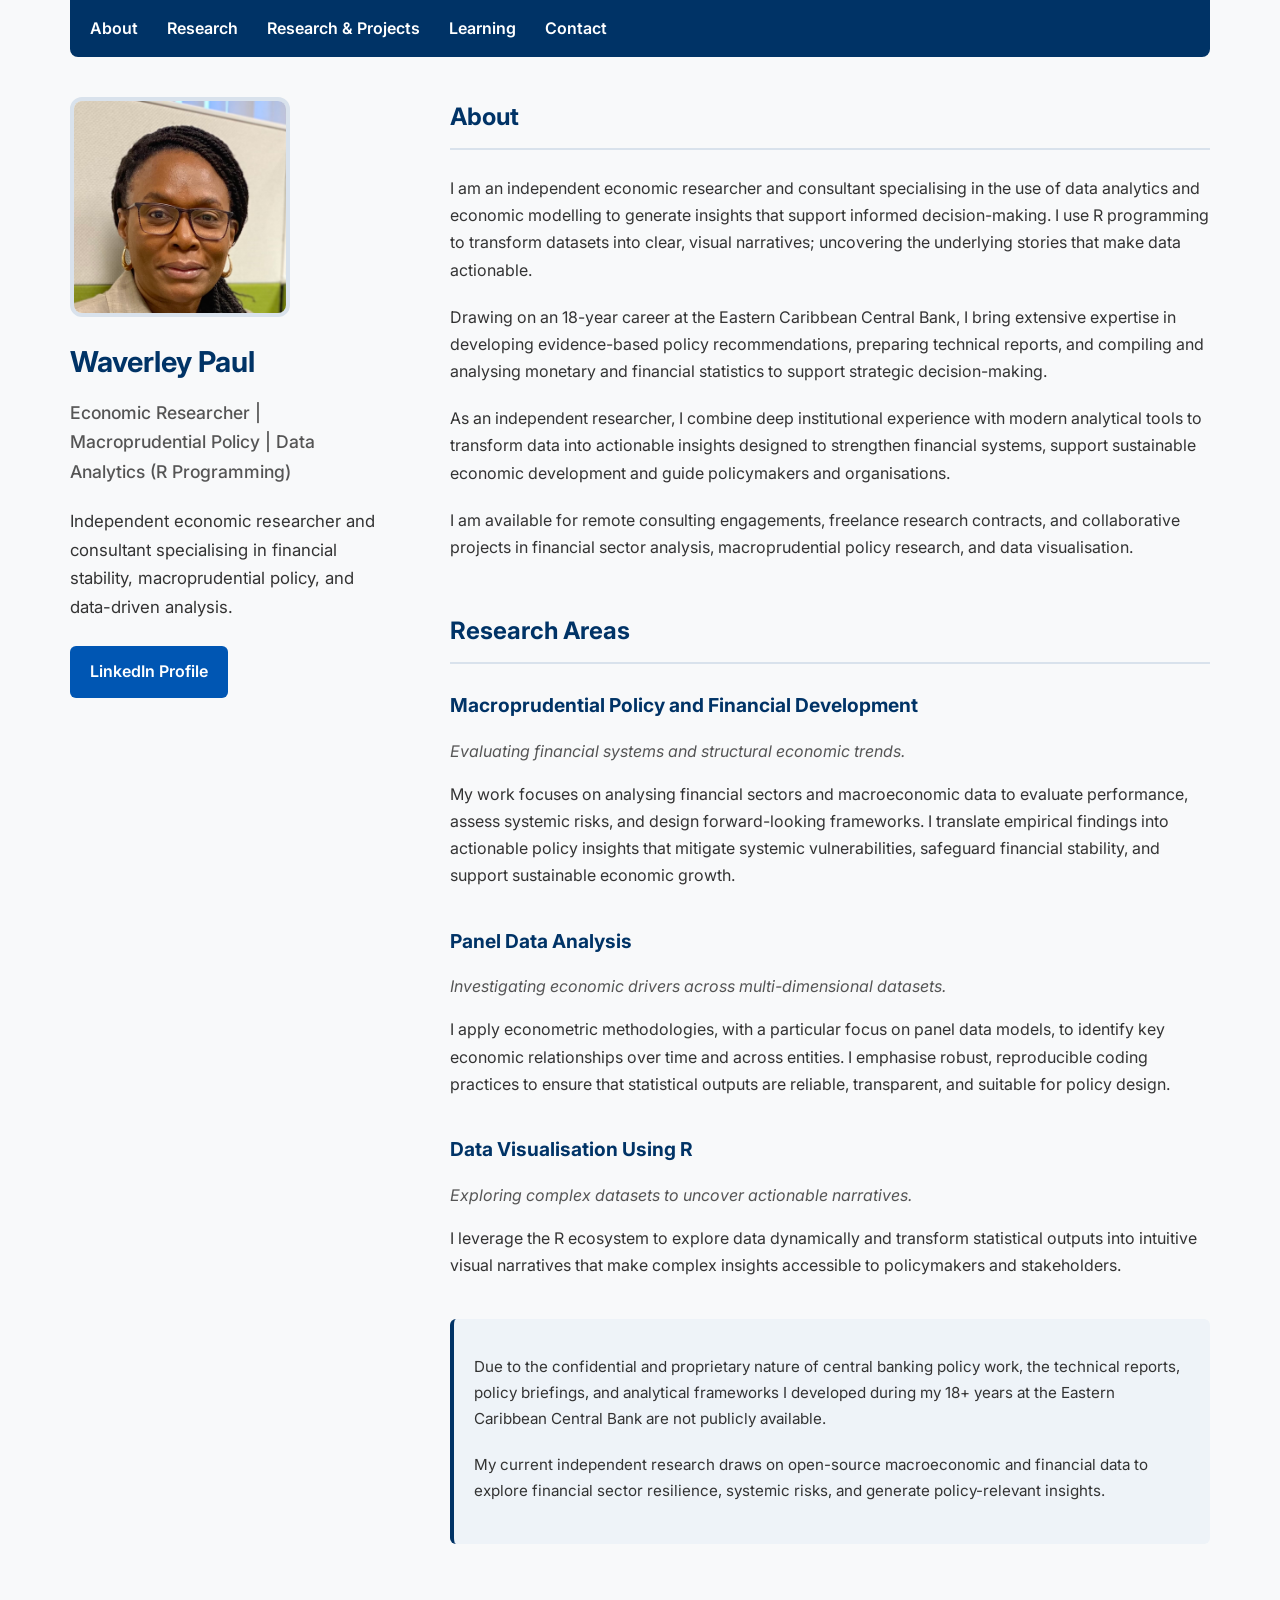
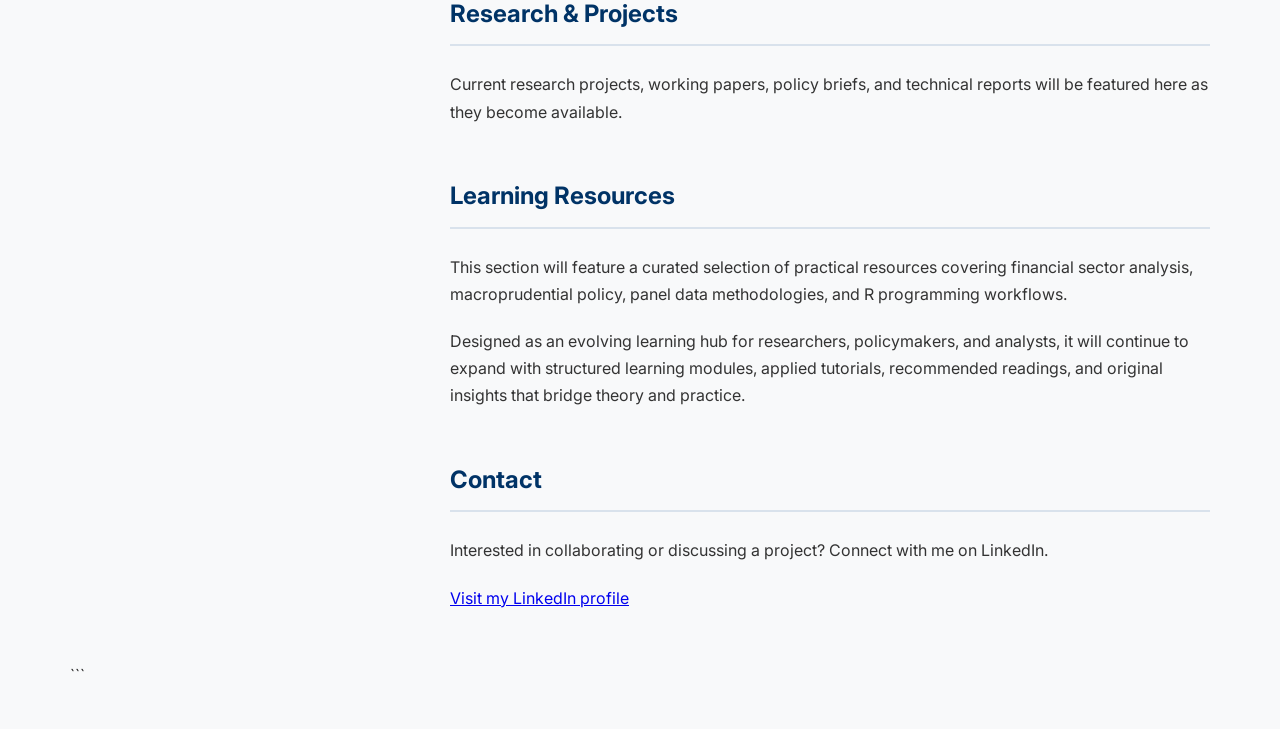
==== index.html @ 69c7d944 "Initial website files" ====
<!DOCTYPE html>
<html lang="en">
<head>
  <meta charset="UTF-8">
  <meta name="viewport" content="width=device-width, initial-scale=1.0">
  <title>Waverley Paul | Economic Researcher</title>

  <link rel="preconnect" href="https://fonts.googleapis.com">
  <link rel="preconnect" href="https://fonts.gstatic.com" crossorigin>
  <link href="https://fonts.googleapis.com/css2?family=Inter:wght@300;400;500;600;700&display=swap" rel="stylesheet">

  <style>
    * {
      box-sizing: border-box;
    }

    body {
      font-family: 'Inter', sans-serif;
      background-color: #f8f9fa;
      color: #333333;
      max-width: 1200px;
      margin: 0 auto;
      padding: 0 30px 40px;
      line-height: 1.7;
    }

    nav {
      background-color: #003366;
      padding: 15px 20px;
      margin-bottom: 40px;
      border-radius: 0 0 8px 8px;
    }

    nav a {
      color: white;
      text-decoration: none;
      margin-right: 25px;
      font-weight: 600;
    }

    nav a:hover {
      text-decoration: underline;
    }

    .layout {
      display: grid;
      grid-template-columns: 320px 1fr;
      gap: 60px;
      align-items: start;
    }

    .sidebar {
      position: sticky;
      top: 20px;
    }

    .content {
      min-width: 0;
    }

    .profile-photo {
      width: 220px;
      height: 220px;
      object-fit: cover;
      border-radius: 12px;
      border: 4px solid #d9e2ec;
      margin-bottom: 20px;
    }

    h1 {
      color: #003366;
      font-size: 1.8rem;
      margin: 0 0 10px;
      line-height: 1.2;
    }

    h2 {
      color: #003366;
      border-bottom: 2px solid #d9e2ec;
      padding-bottom: 10px;
      margin-top: 0;
      margin-bottom: 25px;
    }

    .subtitle {
      color: #555;
      font-size: 1.1rem;
      font-weight: 500;
      margin-bottom: 20px;
    }

    .intro {
      font-size: 1.05rem;
      margin-bottom: 25px;
    }

    .button {
      display: inline-block;
      background-color: #0056b3;
      color: white;
      padding: 12px 20px;
      text-decoration: none;
      border-radius: 6px;
      font-weight: 600;
    }

    .button:hover {
      background-color: #003d80;
    }

    section {
      margin-bottom: 50px;
    }

    p {
      margin-bottom: 20px;
    }

    ul {
      padding-left: 20px;
      margin: 0;
    }

    li {
      margin-bottom: 15px;
    }

    @media (max-width: 768px) {
      body {
        padding: 0 20px 30px;
      }

      .layout {
        grid-template-columns: 1fr;
        gap: 30px;
      }

      .sidebar {
        position: static;
      }

      .profile-photo {
        width: 180px;
        height: 180px;
      }

      h1 {
        font-size: 2.2rem;
      }

      nav a {
        display: inline-block;
        margin-bottom: 10px;
      }
    }
    .research-item {
  margin-bottom: 35px;
}

.research-item h3 {
  color: #003366;
  font-size: 1.2rem;
  margin-bottom: 8px;
}

.research-tagline {
  font-style: italic;
  color: #555;
  margin-bottom: 12px;
}

.research-note {
  margin-top: 40px;
  padding: 20px;
  background-color: #eef3f8;
  border-left: 4px solid #003366;
  border-radius: 6px;
  font-size: 0.95rem;
}
  </style>
</head>

<body>

  <nav>
    <a href="#about">About</a>
    <a href="#research">Research</a>
    <a href="#projects">Research &amp; Projects</a>
    <a href="#learning">Learning</a>
    <a href="#contact">Contact</a>
  </nav>

  <div class="layout">

    <aside class="sidebar">

      <img src="profile.jpg"
           alt="Waverley Paul"
           class="profile-photo">

      <h1>Waverley Paul</h1>

      <p class="subtitle">
        Economic Researcher | Macroprudential Policy | Data Analytics (R Programming)
      </p>

      <p class="intro">
        Independent economic researcher and consultant specialising in financial stability, macroprudential policy, and data-driven analysis.
      </p>

      <a class="button"
         href="https://www.linkedin.com/in/waverley-p-ab8663199/"
         target="_blank"
         rel="noopener noreferrer">
        LinkedIn Profile
      </a>

    </aside>

    <main class="content">

      <section id="about">
        <h2>About</h2>

        <p>
          I am an independent economic researcher and consultant specialising in the use of data analytics and economic modelling to generate insights that support informed decision-making. I use R programming to transform datasets into clear, visual narratives; uncovering the underlying stories that make data actionable. 
        </p>

        <p>
          Drawing on an 18-year career at the Eastern Caribbean Central Bank, I bring extensive expertise in developing evidence-based policy recommendations, preparing technical reports, and compiling and analysing monetary and financial statistics to support strategic decision-making. 
        </p>

        <p>
          As an independent researcher, I combine deep institutional experience with modern analytical tools to transform data into actionable insights designed to strengthen financial systems, support sustainable economic development and guide policymakers and organisations.
        </p>

        <p>
          I am available for remote consulting engagements, freelance research contracts, and collaborative projects in financial sector analysis, macroprudential policy research, and data visualisation.
        </p>
      </section>

      <section id="research">
        <section id="research">

  <h2>Research Areas</h2>

  <div class="research-item">
    <h3>Macroprudential Policy and Financial Development</h3>

    <p class="research-tagline">
      Evaluating financial systems and structural economic trends.
    </p>

    <p>
      My work focuses on analysing financial sectors and macroeconomic data to evaluate performance, assess systemic risks, and design forward-looking frameworks. I translate empirical findings into actionable policy insights that mitigate systemic vulnerabilities, safeguard financial stability, and support sustainable economic growth.
    </p>
  </div>

  <div class="research-item">
    <h3>Panel Data Analysis</h3>

    <p class="research-tagline">
      Investigating economic drivers across multi-dimensional datasets.
    </p>

    <p>
      I apply econometric methodologies, with a particular focus on panel data models, to identify key economic relationships over time and across entities. I emphasise robust, reproducible coding practices to ensure that statistical outputs are reliable, transparent, and suitable for policy design.
    </p>
  </div>

  <div class="research-item">
    <h3>Data Visualisation Using R</h3>

    <p class="research-tagline">
      Exploring complex datasets to uncover actionable narratives.
    </p>

    <p>
      I leverage the R ecosystem to explore data dynamically and transform statistical outputs into intuitive visual narratives that make complex insights accessible to policymakers and stakeholders.
    </p>
  </div>

  <div class="research-note">
    <p>
      Due to the confidential and proprietary nature of central banking policy work, the technical reports, policy briefings, and analytical frameworks I developed during my 18+ years at the Eastern Caribbean Central Bank are not publicly available.
    </p>

    <p>
      My current independent research draws on open-source macroeconomic and financial data to explore financial sector resilience, systemic risks, and generate policy-relevant insights.
    </p>
  </div>

</section>
      </section>

      <section id="projects">
        <h2>Research &amp; Projects</h2>

        <p>
          Current research projects, working papers, policy briefs, and technical reports will be featured here as they become available.
        </p>
      </section>

      <section id="learning">
        <h2>Learning Resources</h2>

        <p>
       This section will feature a curated selection of practical resources covering financial sector analysis, macroprudential policy, panel data methodologies, and R programming workflows.
       </p>

        <p>
       Designed as an evolving learning hub for researchers, policymakers, and analysts, it will continue to expand with structured learning modules, applied tutorials, recommended readings, and original insights that bridge theory and practice.
       </p>
      </section>

      <section id="contact">
        <h2>Contact</h2>

        <p>
          Interested in collaborating or discussing a project? Connect with me on LinkedIn.
        </p>

        <p>
          <a href="https://www.linkedin.com/in/waverley-p-ab8663199/"
             target="_blank"
             rel="noopener noreferrer">
            Visit my LinkedIn profile
          </a>
        </p>
      </section>

    </main>

  </div>

</body>
</html>
```
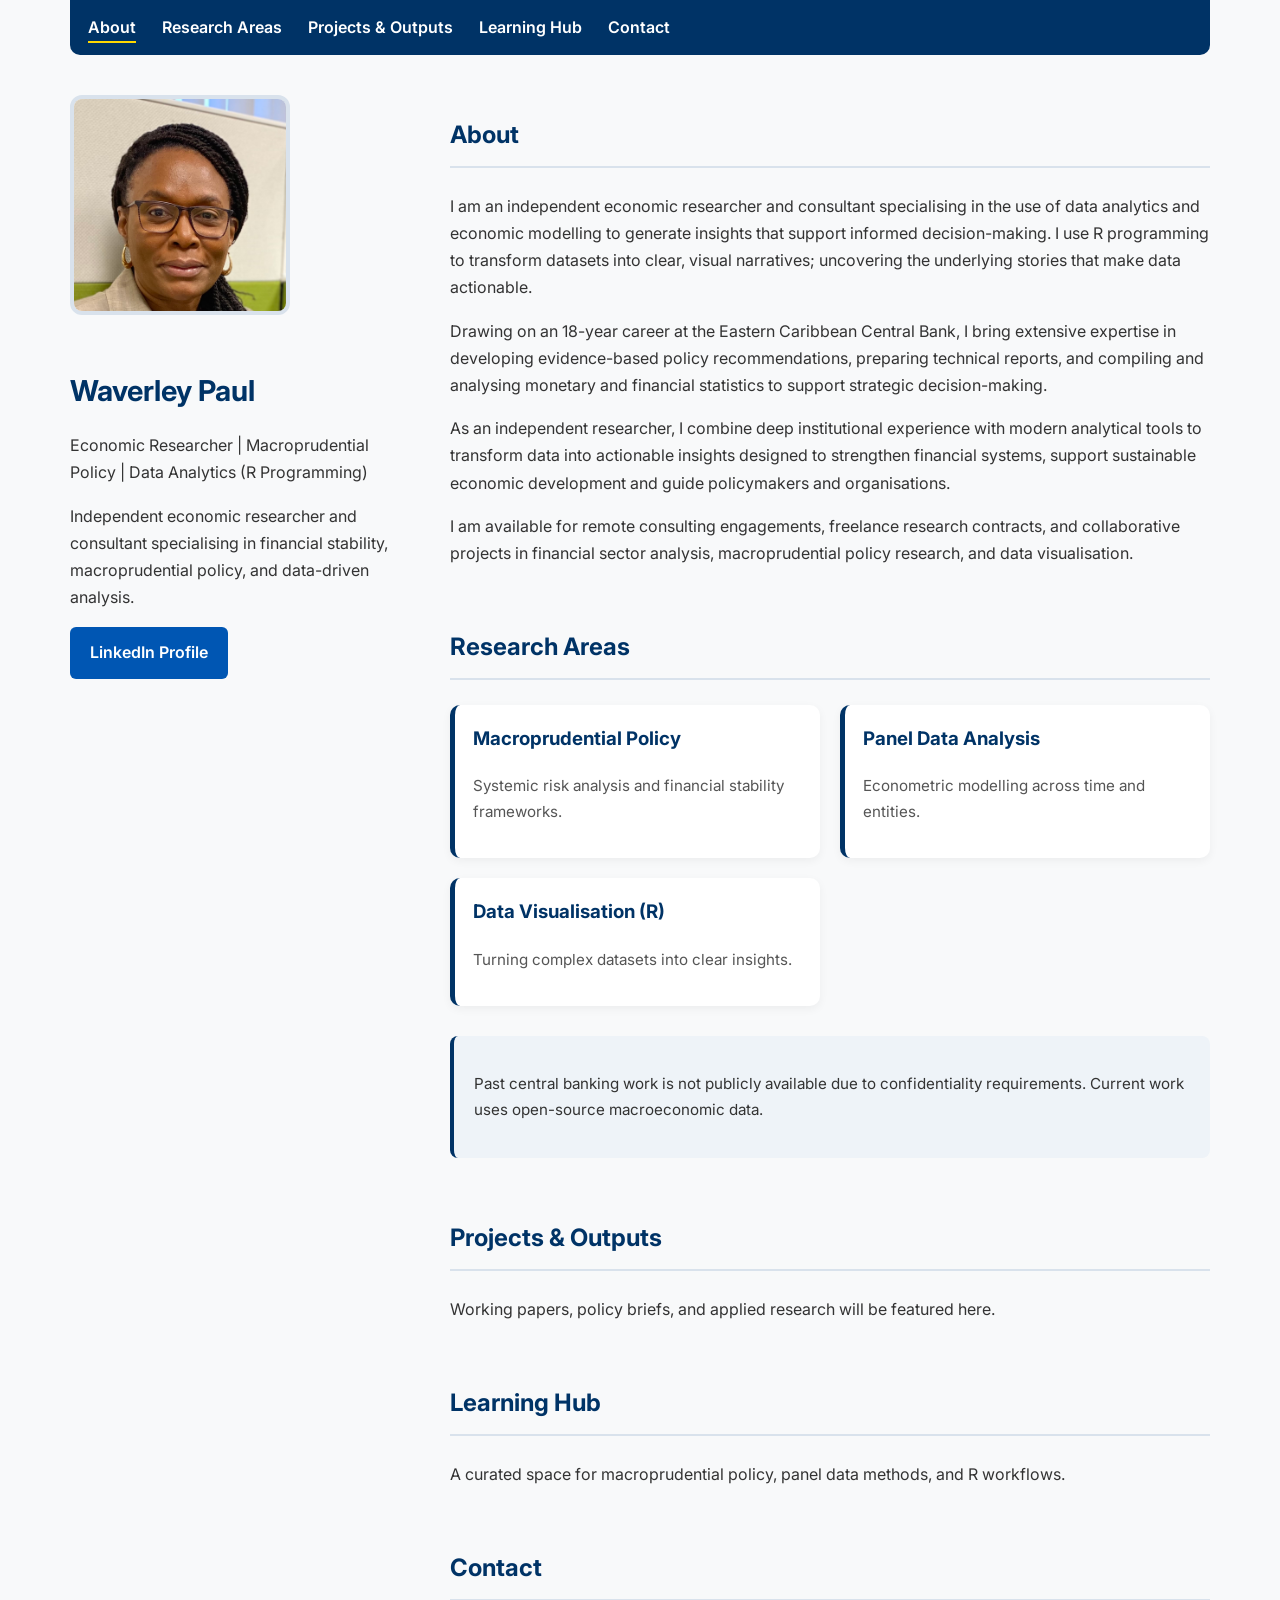
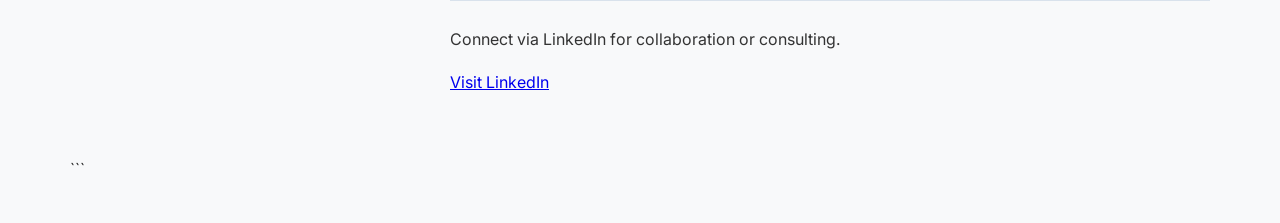
==== commit d323d4bb: "Update About section and content" ====
--- a/index.html
+++ b/index.html
@@ -18,31 +18,42 @@
     body {
       font-family: 'Inter', sans-serif;
       background-color: #f8f9fa;
-      color: #333333;
+      color: #333;
       max-width: 1200px;
       margin: 0 auto;
       padding: 0 30px 40px;
       line-height: 1.7;
     }
 
+    /* NAVIGATION */
     nav {
-      background-color: #003366;
-      padding: 15px 20px;
+      position: sticky;
+      top: 0;
+      z-index: 1000;
+      background: #003366;
+      padding: 14px 18px;
       margin-bottom: 40px;
-      border-radius: 0 0 8px 8px;
+      border-radius: 0 0 10px 10px;
     }
 
     nav a {
       color: white;
       text-decoration: none;
-      margin-right: 25px;
+      margin-right: 22px;
       font-weight: 600;
+      padding-bottom: 4px;
+      transition: all 0.2s ease;
     }
 
     nav a:hover {
-      text-decoration: underline;
-    }
-
+      border-bottom: 2px solid white;
+    }
+
+    nav a.active {
+      border-bottom: 2px solid #ffd700;
+    }
+
+    /* LAYOUT */
     .layout {
       display: grid;
       grid-template-columns: 320px 1fr;
@@ -59,6 +70,7 @@
       min-width: 0;
     }
 
+    /* PROFILE */
     .profile-photo {
       width: 220px;
       height: 220px;
@@ -71,65 +83,80 @@
     h1 {
       color: #003366;
       font-size: 1.8rem;
-      margin: 0 0 10px;
-      line-height: 1.2;
+      margin-bottom: 10px;
     }
 
     h2 {
       color: #003366;
       border-bottom: 2px solid #d9e2ec;
       padding-bottom: 10px;
-      margin-top: 0;
       margin-bottom: 25px;
     }
 
-    .subtitle {
-      color: #555;
-      font-size: 1.1rem;
-      font-weight: 500;
-      margin-bottom: 20px;
-    }
-
-    .intro {
-      font-size: 1.05rem;
-      margin-bottom: 25px;
-    }
-
+    section {
+      margin-bottom: 60px;
+    }
+
+    /* BUTTON */
     .button {
       display: inline-block;
-      background-color: #0056b3;
+      background: #0056b3;
       color: white;
       padding: 12px 20px;
+      border-radius: 6px;
       text-decoration: none;
-      border-radius: 6px;
       font-weight: 600;
     }
 
     .button:hover {
-      background-color: #003d80;
-    }
-
-    section {
-      margin-bottom: 50px;
-    }
-
-    p {
-      margin-bottom: 20px;
-    }
-
-    ul {
-      padding-left: 20px;
-      margin: 0;
-    }
-
-    li {
-      margin-bottom: 15px;
-    }
-
+      background: #003d80;
+    }
+
+    /* RESEARCH CARDS */
+    .research-grid {
+      display: grid;
+      grid-template-columns: repeat(auto-fit, minmax(260px, 1fr));
+      gap: 20px;
+    }
+
+    .research-card {
+      background: white;
+      border-radius: 10px;
+      padding: 18px;
+      border-left: 5px solid #003366;
+      box-shadow: 0 3px 10px rgba(0,0,0,0.05);
+      cursor: pointer;
+      transition: transform 0.2s ease, box-shadow 0.2s ease;
+    }
+
+    .research-card:hover {
+      transform: translateY(-5px);
+      box-shadow: 0 6px 16px rgba(0,0,0,0.12);
+    }
+
+    .research-card h3 {
+      margin-top: 0;
+      color: #003366;
+    }
+
+    .research-card p {
+      color: #555;
+      font-size: 0.95rem;
+    }
+
+    /* NOTE BOX */
+    .research-note {
+      margin-top: 30px;
+      padding: 20px;
+      background: #eef3f8;
+      border-left: 4px solid #003366;
+      border-radius: 8px;
+      font-size: 0.95rem;
+    }
+
+    /* RESPONSIVE */
     @media (max-width: 768px) {
-      body {
-        padding: 0 20px 30px;
-      }
+      body { padding: 0 20px 30px; }
 
       .layout {
         grid-template-columns: 1fr;
@@ -139,201 +166,145 @@
       .sidebar {
         position: static;
       }
-
-      .profile-photo {
-        width: 180px;
-        height: 180px;
-      }
-
-      h1 {
-        font-size: 2.2rem;
-      }
-
-      nav a {
-        display: inline-block;
-        margin-bottom: 10px;
-      }
-    }
-    .research-item {
-  margin-bottom: 35px;
-}
-
-.research-item h3 {
-  color: #003366;
-  font-size: 1.2rem;
-  margin-bottom: 8px;
-}
-
-.research-tagline {
-  font-style: italic;
-  color: #555;
-  margin-bottom: 12px;
-}
-
-.research-note {
-  margin-top: 40px;
-  padding: 20px;
-  background-color: #eef3f8;
-  border-left: 4px solid #003366;
-  border-radius: 6px;
-  font-size: 0.95rem;
-}
+    }
   </style>
 </head>
 
 <body>
 
-  <nav>
-    <a href="#about">About</a>
-    <a href="#research">Research</a>
-    <a href="#projects">Research &amp; Projects</a>
-    <a href="#learning">Learning</a>
-    <a href="#contact">Contact</a>
-  </nav>
-
-  <div class="layout">
-
-    <aside class="sidebar">
-
-      <img src="profile.jpg"
-           alt="Waverley Paul"
-           class="profile-photo">
-
-      <h1>Waverley Paul</h1>
-
-      <p class="subtitle">
-        Economic Researcher | Macroprudential Policy | Data Analytics (R Programming)
-      </p>
-
-      <p class="intro">
-        Independent economic researcher and consultant specialising in financial stability, macroprudential policy, and data-driven analysis.
-      </p>
-
-      <a class="button"
-         href="https://www.linkedin.com/in/waverley-p-ab8663199/"
-         target="_blank"
-         rel="noopener noreferrer">
-        LinkedIn Profile
+<nav>
+  <a href="#about">About</a>
+  <a href="#research">Research Areas</a>
+  <a href="#projects">Projects & Outputs</a>
+  <a href="#learning">Learning Hub</a>
+  <a href="#contact">Contact</a>
+</nav>
+
+<div class="layout">
+
+  <aside class="sidebar">
+    <img src="profile.jpg" class="profile-photo" alt="Waverley Paul">
+
+    <h1>Waverley Paul</h1>
+
+    <p class="subtitle">
+  Economic Researcher | Macroprudential Policy | Data Analytics (R Programming)
+   </p>
+
+   <p class="intro">
+  Independent economic researcher and consultant specialising in financial stability, macroprudential policy, and data-driven analysis.
+   </p>
+
+    <a class="button"
+       href="https://www.linkedin.com/in/waverley-p-ab8663199/"
+       target="_blank">
+      LinkedIn Profile
+    </a>
+  </aside>
+
+  <main class="content">
+
+    <!-- ABOUT -->
+    <section id="about">
+  <h2>About</h2>
+
+  <p>
+    I am an independent economic researcher and consultant specialising in the use of data analytics and economic modelling to generate insights that support informed decision-making. I use R programming to transform datasets into clear, visual narratives; uncovering the underlying stories that make data actionable.
+  </p>
+
+  <p>
+    Drawing on an 18-year career at the Eastern Caribbean Central Bank, I bring extensive expertise in developing evidence-based policy recommendations, preparing technical reports, and compiling and analysing monetary and financial statistics to support strategic decision-making.
+  </p>
+
+  <p>
+    As an independent researcher, I combine deep institutional experience with modern analytical tools to transform data into actionable insights designed to strengthen financial systems, support sustainable economic development and guide policymakers and organisations.
+  </p>
+
+  <p>
+    I am available for remote consulting engagements, freelance research contracts, and collaborative projects in financial sector analysis, macroprudential policy research, and data visualisation.
+  </p>
+</section>
+
+    <!-- RESEARCH -->
+    <section id="research">
+      <h2>Research Areas</h2>
+
+      <div class="research-grid">
+
+        <div class="research-card">
+          <h3>Macroprudential Policy</h3>
+          <p>Systemic risk analysis and financial stability frameworks.</p>
+        </div>
+
+        <div class="research-card">
+          <h3>Panel Data Analysis</h3>
+          <p>Econometric modelling across time and entities.</p>
+        </div>
+
+        <div class="research-card">
+          <h3>Data Visualisation (R)</h3>
+          <p>Turning complex datasets into clear insights.</p>
+        </div>
+
+      </div>
+
+      <div class="research-note">
+        <p>
+          Past central banking work is not publicly available due to confidentiality requirements.
+          Current work uses open-source macroeconomic data.
+        </p>
+      </div>
+    </section>
+
+    <!-- PROJECTS -->
+    <section id="projects">
+      <h2>Projects & Outputs</h2>
+      <p>Working papers, policy briefs, and applied research will be featured here.</p>
+    </section>
+
+    <!-- LEARNING -->
+    <section id="learning">
+      <h2>Learning Hub</h2>
+      <p>A curated space for macroprudential policy, panel data methods, and R workflows.</p>
+    </section>
+
+    <!-- CONTACT -->
+    <section id="contact">
+      <h2>Contact</h2>
+      <p>Connect via LinkedIn for collaboration or consulting.</p>
+      <a href="https://www.linkedin.com/in/waverley-p-ab8663199/" target="_blank">
+        Visit LinkedIn
       </a>
-
-    </aside>
-
-    <main class="content">
-
-      <section id="about">
-        <h2>About</h2>
-
-        <p>
-          I am an independent economic researcher and consultant specialising in the use of data analytics and economic modelling to generate insights that support informed decision-making. I use R programming to transform datasets into clear, visual narratives; uncovering the underlying stories that make data actionable. 
-        </p>
-
-        <p>
-          Drawing on an 18-year career at the Eastern Caribbean Central Bank, I bring extensive expertise in developing evidence-based policy recommendations, preparing technical reports, and compiling and analysing monetary and financial statistics to support strategic decision-making. 
-        </p>
-
-        <p>
-          As an independent researcher, I combine deep institutional experience with modern analytical tools to transform data into actionable insights designed to strengthen financial systems, support sustainable economic development and guide policymakers and organisations.
-        </p>
-
-        <p>
-          I am available for remote consulting engagements, freelance research contracts, and collaborative projects in financial sector analysis, macroprudential policy research, and data visualisation.
-        </p>
-      </section>
-
-      <section id="research">
-        <section id="research">
-
-  <h2>Research Areas</h2>
-
-  <div class="research-item">
-    <h3>Macroprudential Policy and Financial Development</h3>
-
-    <p class="research-tagline">
-      Evaluating financial systems and structural economic trends.
-    </p>
-
-    <p>
-      My work focuses on analysing financial sectors and macroeconomic data to evaluate performance, assess systemic risks, and design forward-looking frameworks. I translate empirical findings into actionable policy insights that mitigate systemic vulnerabilities, safeguard financial stability, and support sustainable economic growth.
-    </p>
-  </div>
-
-  <div class="research-item">
-    <h3>Panel Data Analysis</h3>
-
-    <p class="research-tagline">
-      Investigating economic drivers across multi-dimensional datasets.
-    </p>
-
-    <p>
-      I apply econometric methodologies, with a particular focus on panel data models, to identify key economic relationships over time and across entities. I emphasise robust, reproducible coding practices to ensure that statistical outputs are reliable, transparent, and suitable for policy design.
-    </p>
-  </div>
-
-  <div class="research-item">
-    <h3>Data Visualisation Using R</h3>
-
-    <p class="research-tagline">
-      Exploring complex datasets to uncover actionable narratives.
-    </p>
-
-    <p>
-      I leverage the R ecosystem to explore data dynamically and transform statistical outputs into intuitive visual narratives that make complex insights accessible to policymakers and stakeholders.
-    </p>
-  </div>
-
-  <div class="research-note">
-    <p>
-      Due to the confidential and proprietary nature of central banking policy work, the technical reports, policy briefings, and analytical frameworks I developed during my 18+ years at the Eastern Caribbean Central Bank are not publicly available.
-    </p>
-
-    <p>
-      My current independent research draws on open-source macroeconomic and financial data to explore financial sector resilience, systemic risks, and generate policy-relevant insights.
-    </p>
-  </div>
-
-</section>
-      </section>
-
-      <section id="projects">
-        <h2>Research &amp; Projects</h2>
-
-        <p>
-          Current research projects, working papers, policy briefs, and technical reports will be featured here as they become available.
-        </p>
-      </section>
-
-      <section id="learning">
-        <h2>Learning Resources</h2>
-
-        <p>
-       This section will feature a curated selection of practical resources covering financial sector analysis, macroprudential policy, panel data methodologies, and R programming workflows.
-       </p>
-
-        <p>
-       Designed as an evolving learning hub for researchers, policymakers, and analysts, it will continue to expand with structured learning modules, applied tutorials, recommended readings, and original insights that bridge theory and practice.
-       </p>
-      </section>
-
-      <section id="contact">
-        <h2>Contact</h2>
-
-        <p>
-          Interested in collaborating or discussing a project? Connect with me on LinkedIn.
-        </p>
-
-        <p>
-          <a href="https://www.linkedin.com/in/waverley-p-ab8663199/"
-             target="_blank"
-             rel="noopener noreferrer">
-            Visit my LinkedIn profile
-          </a>
-        </p>
-      </section>
-
-    </main>
-
-  </div>
+    </section>
+
+  </main>
+
+</div>
+
+<!-- ACTIVE NAV SCRIPT -->
+<script>
+  const sections = document.querySelectorAll("section");
+  const navLinks = document.querySelectorAll("nav a");
+
+  window.addEventListener("scroll", () => {
+    let current = "";
+
+    sections.forEach(section => {
+      const top = section.offsetTop;
+      if (pageYOffset >= top - 120) {
+        current = section.getAttribute("id");
+      }
+    });
+
+    navLinks.forEach(link => {
+      link.classList.remove("active");
+      if (link.getAttribute("href") === "#" + current) {
+        link.classList.add("active");
+      }
+    });
+  });
+</script>
 
 </body>
 </html>
-```
+```
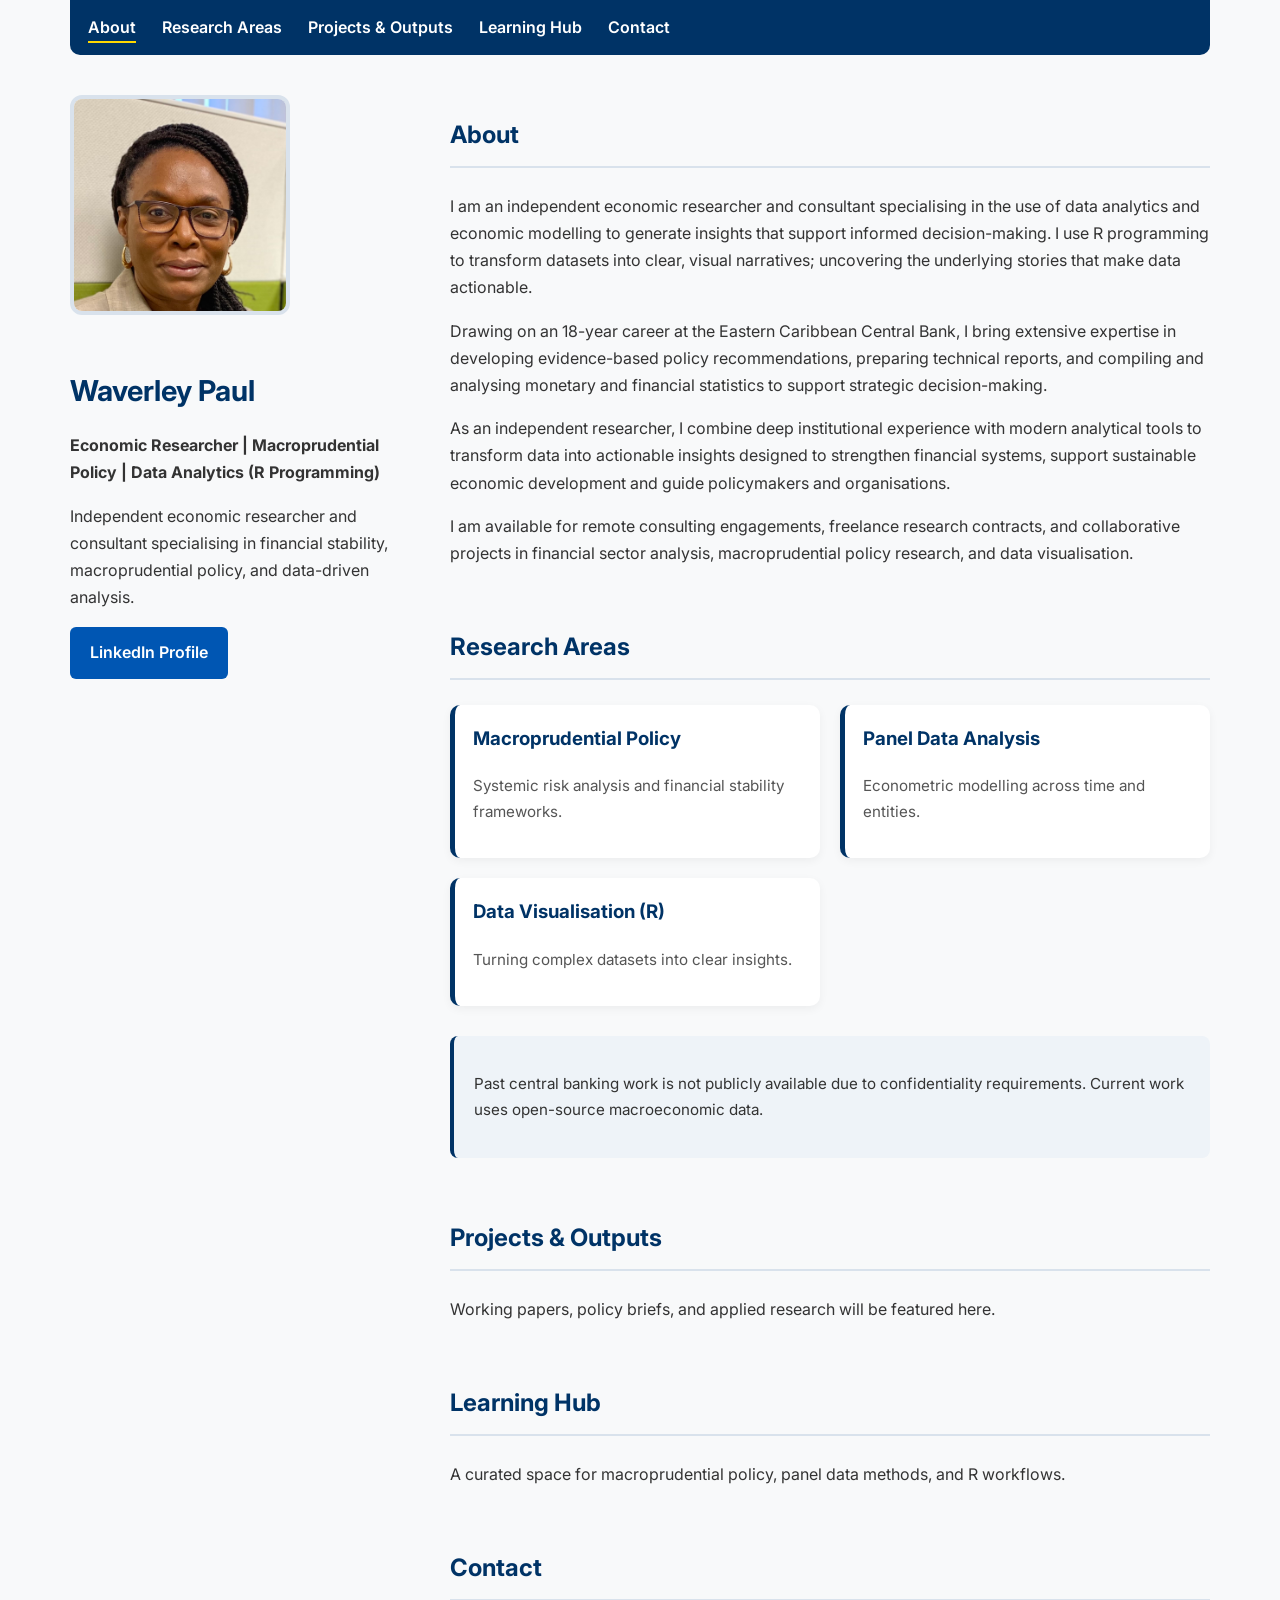
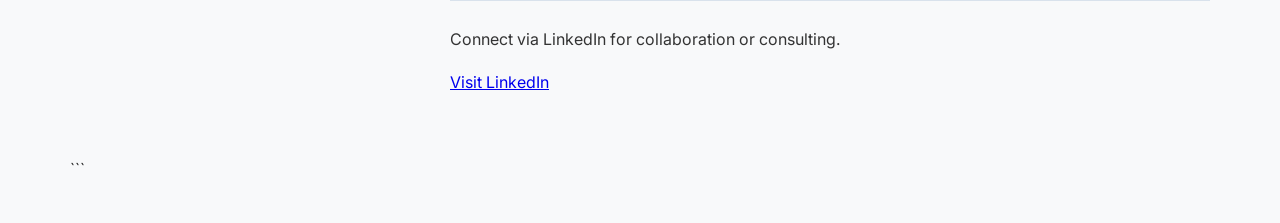
==== commit 415d6c1b: "Add files via upload" ====
--- a/index.html
+++ b/index.html
@@ -79,8 +79,11 @@
       border: 4px solid #d9e2ec;
       margin-bottom: 20px;
     }
-
-    h1 {
+     .subtitle {
+     font-weight: 700;
+     }   
+    
+     h1 {
       color: #003366;
       font-size: 1.8rem;
       margin-bottom: 10px;
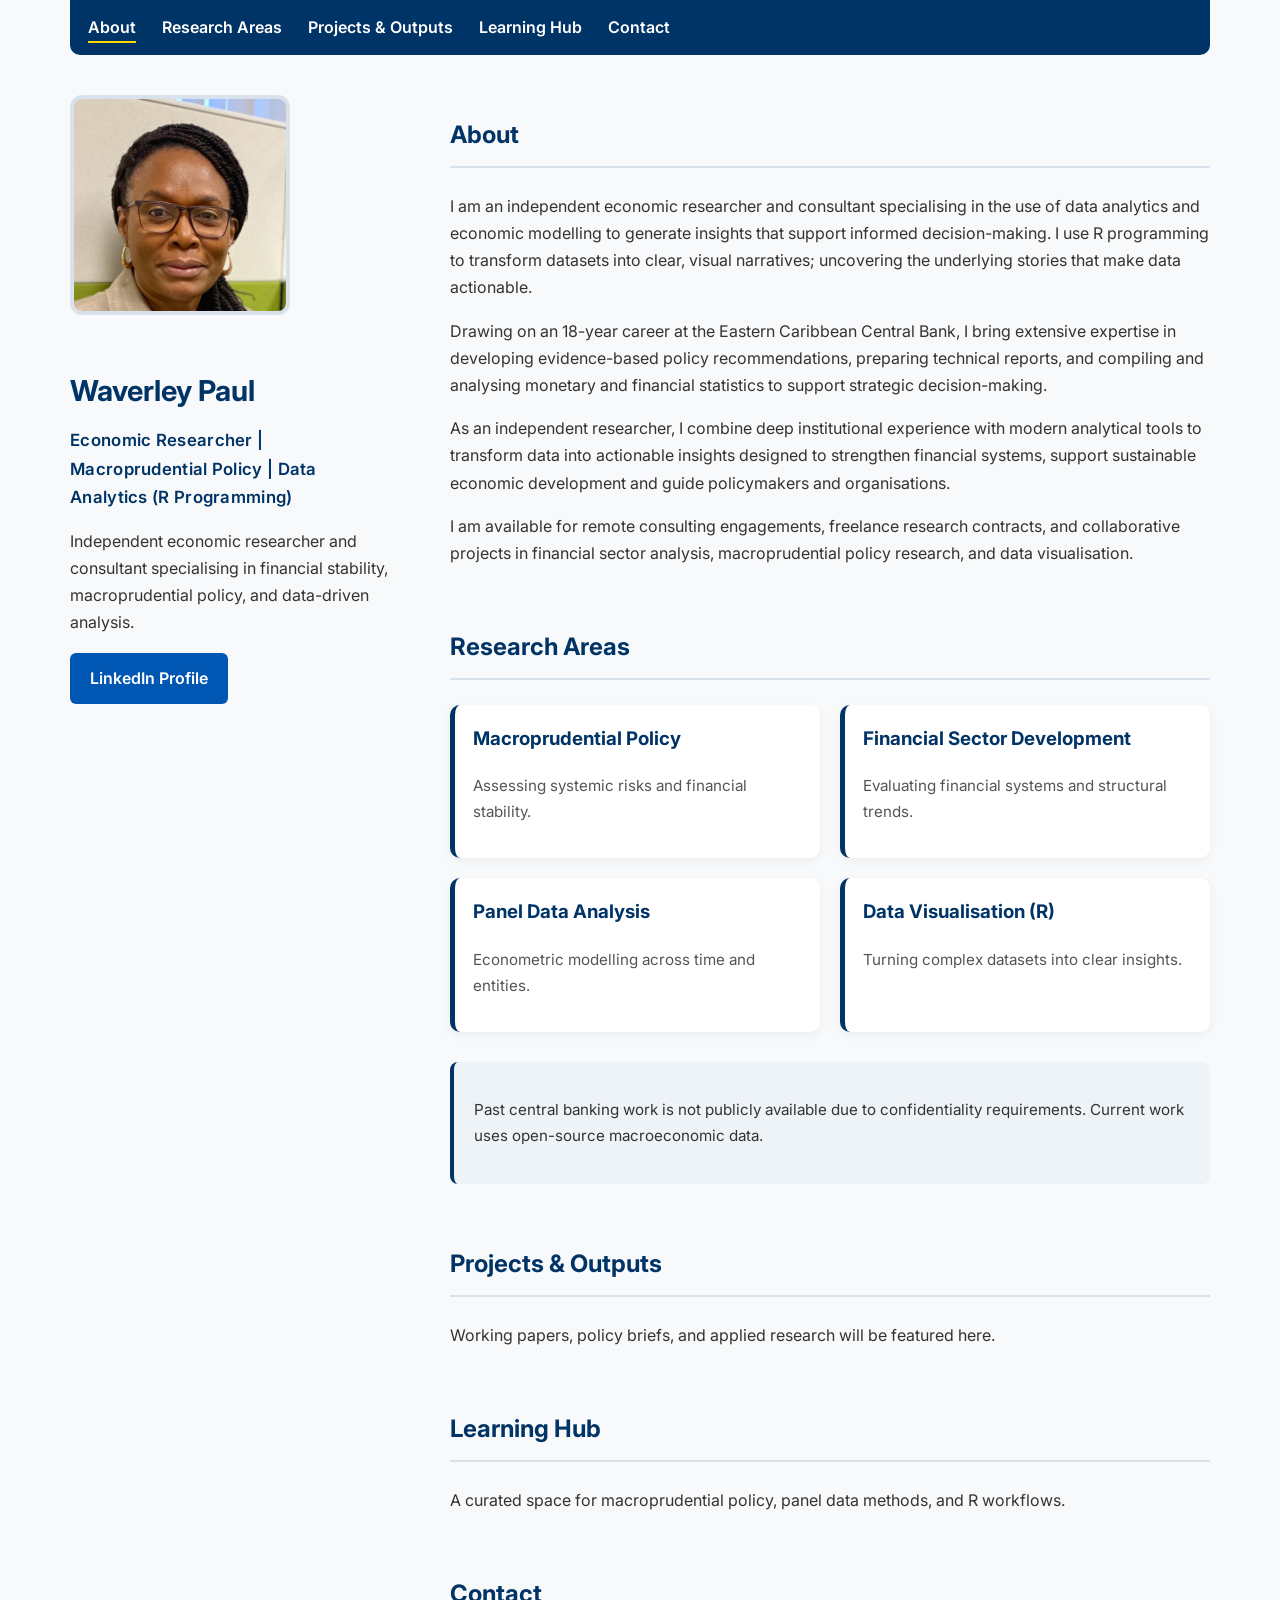
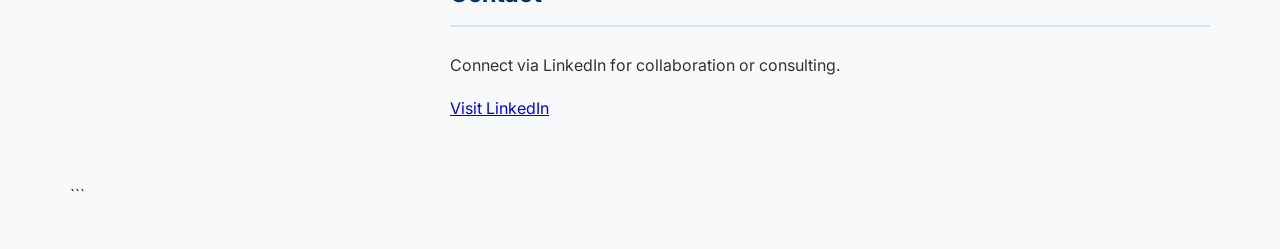
==== commit 62484d1c: "Add files via upload" ====
--- a/index.html
+++ b/index.html
@@ -80,8 +80,13 @@
       margin-bottom: 20px;
     }
      .subtitle {
-     font-weight: 700;
-     }   
+      font-weight: 600;
+      font-size: 1.05rem;
+      color: #003366;
+      margin-top: 5px;
+      margin-bottom: 12px;
+     letter-spacing: 0.3px;
+    }
     
      h1 {
       color: #003366;
@@ -236,7 +241,12 @@
 
         <div class="research-card">
           <h3>Macroprudential Policy</h3>
-          <p>Systemic risk analysis and financial stability frameworks.</p>
+          <p>Assessing systemic risks and financial stability.</p>
+        </div>
+
+        <div class="research-card">
+          <h3>Financial Sector Development</h3>
+          <p>Evaluating financial systems and structural trends.</p>
         </div>
 
         <div class="research-card">
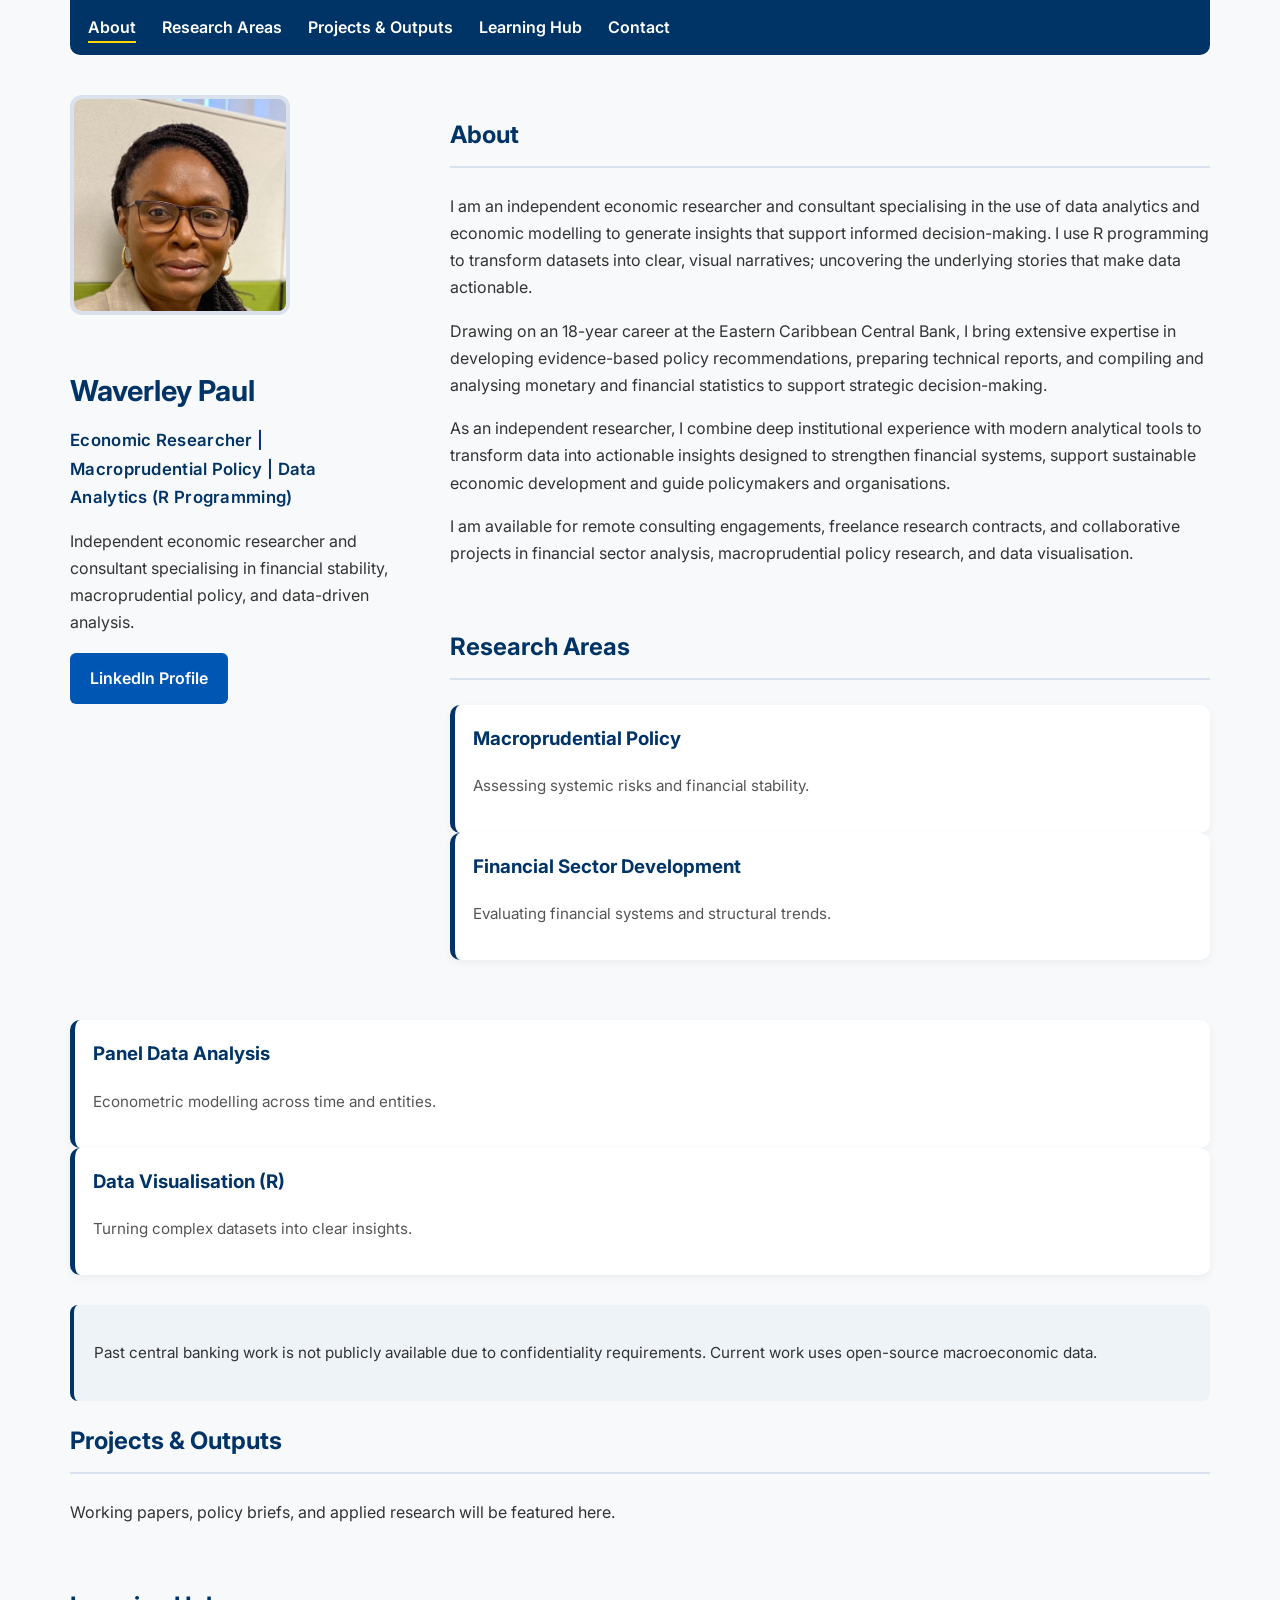
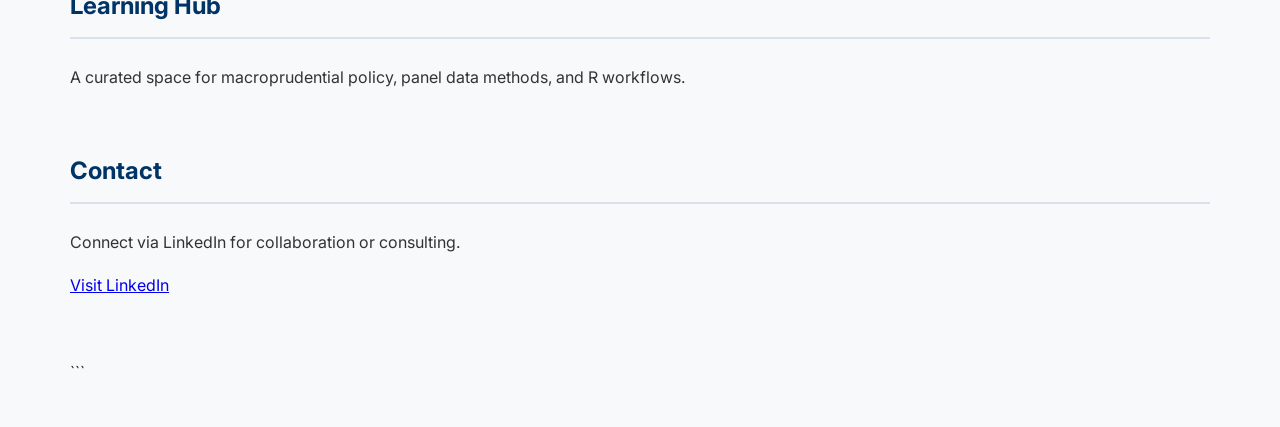
==== commit cf5f6fbd: "Add files via upload" ====
--- a/index.html
+++ b/index.html
@@ -125,17 +125,20 @@
       display: grid;
       grid-template-columns: repeat(auto-fit, minmax(260px, 1fr));
       gap: 20px;
+      overflow: visible;
     }
 
     .research-card {
-      background: white;
-      border-radius: 10px;
-      padding: 18px;
-      border-left: 5px solid #003366;
-      box-shadow: 0 3px 10px rgba(0,0,0,0.05);
-      cursor: pointer;
-      transition: transform 0.2s ease, box-shadow 0.2s ease;
-    }
+     position: relative; /* Required for tooltip positioning */
+     background: white;
+     border-radius: 10px;
+     padding: 18px;
+     border-left: 5px solid #003366;
+     box-shadow: 0 3px 10px rgba(0,0,0,0.05);
+     cursor: pointer;
+     transition: transform 0.2s ease, box-shadow 0.2s ease;
+     overflow: visible; /* Prevent tooltip clipping */
+   }
 
     .research-card:hover {
       transform: translateY(-5px);
@@ -147,10 +150,46 @@
       color: #003366;
     }
 
-    .research-card p {
+    .research-card p { 
       color: #555;
       font-size: 0.95rem;
     }
+
+    /* TOOLTIP */
+
+  .research-tooltip {
+  display: none;
+
+  position: absolute;
+  bottom: calc(100% + 10px);
+  left: 50%;
+  transform: translateX(-50%);
+
+  width: 280px;
+  padding: 14px;
+
+  background: #003366;
+  color: white;
+  border-radius: 8px;
+
+  box-shadow: 0 8px 20px rgba(0,0,0,0.2);
+  z-index: 9999;
+}
+
+.research-tooltip::after {
+  content: "";
+  position: absolute;
+  top: 100%;
+  left: 50%;
+  transform: translateX(-50%);
+
+  border: 8px solid transparent;
+  border-top-color: #003366;
+}
+
+.research-card:hover .research-tooltip {
+  display: block;
+}
 
     /* NOTE BOX */
     .research-note {
@@ -244,21 +283,39 @@
           <p>Assessing systemic risks and financial stability.</p>
         </div>
 
+        <div class="research-tooltip">
+           Focuses on analysing financial sectors and macroeconomic data to identify emerging vulnerabilities, assess systemic risks, and develop forward-looking macroprudential frameworks. 
+        </div>
+        </div>
+
         <div class="research-card">
           <h3>Financial Sector Development</h3>
           <p>Evaluating financial systems and structural trends.</p>
         </div>
 
+        <div class="research-tooltip">
+           Analysing financial system performance and structural economic trends to identify opportunities for financial sector deepening and sustainable growth.
+        </div>
+        </div>
+
         <div class="research-card">
           <h3>Panel Data Analysis</h3>
           <p>Econometric modelling across time and entities.</p>
         </div>
 
+          <div class="research-tooltip">
+            Applying panel data econometric techniques to analyse complex datasets, uncovering insights across time and entities to inform policy and research.
+          </div>
+        </div>
+
         <div class="research-card">
           <h3>Data Visualisation (R)</h3>
           <p>Turning complex datasets into clear insights.</p>
         </div>
 
+        <div class="research-tooltip">
+          Using R programming to create compelling data visualisations that transform complex datasets into clear, actionable insights for policymakers and stakeholders.
+        </div>
       </div>
 
       <div class="research-note">
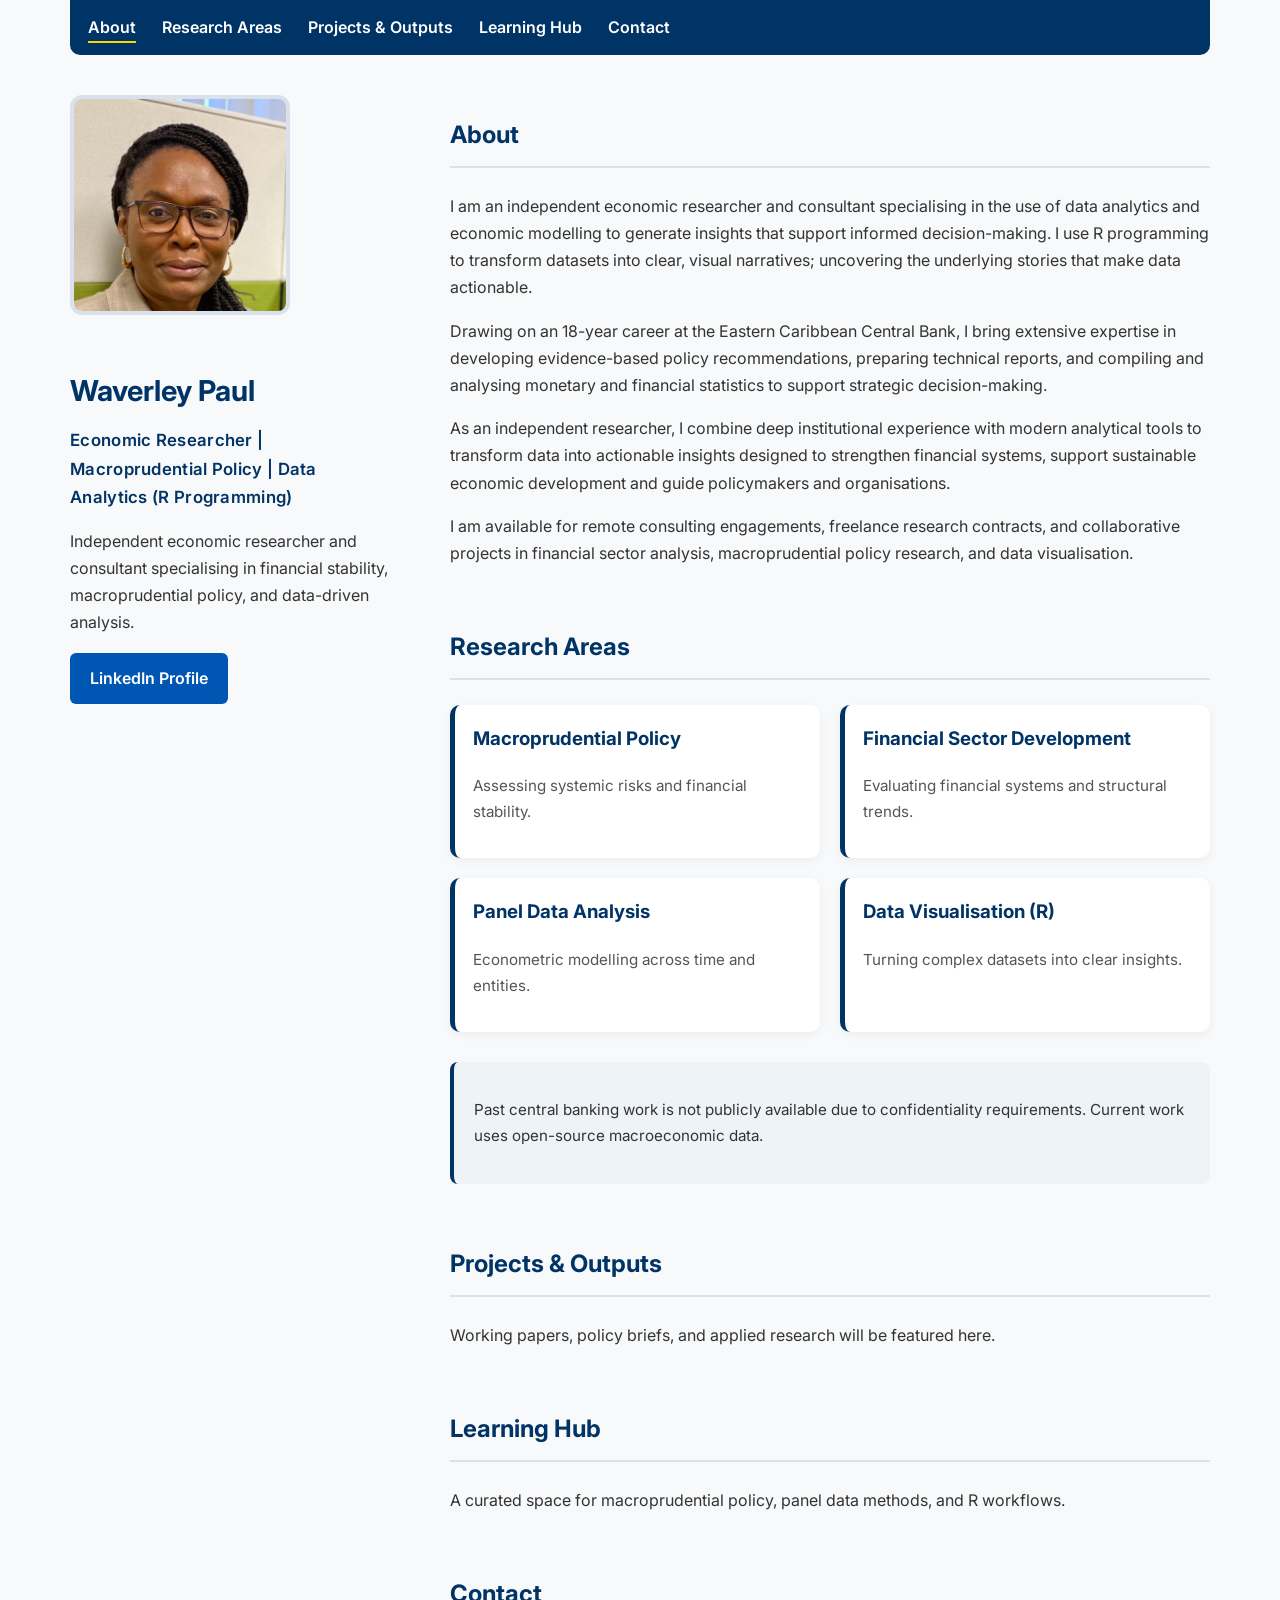
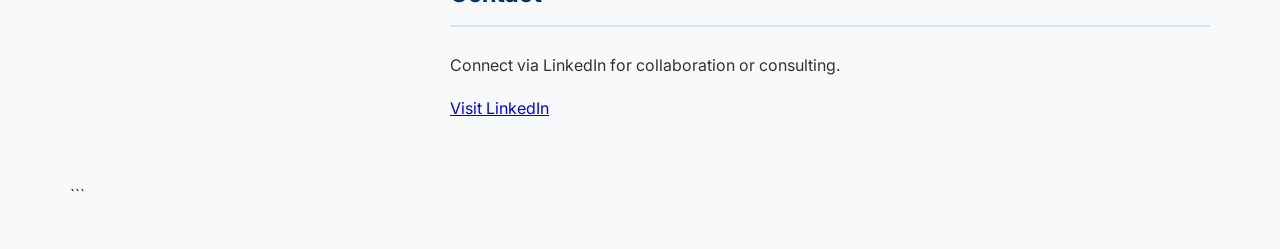
==== commit cbce0a05: "Add files via upload" ====
--- a/index.html
+++ b/index.html
@@ -283,39 +283,21 @@
           <p>Assessing systemic risks and financial stability.</p>
         </div>
 
-        <div class="research-tooltip">
-           Focuses on analysing financial sectors and macroeconomic data to identify emerging vulnerabilities, assess systemic risks, and develop forward-looking macroprudential frameworks. 
-        </div>
-        </div>
-
         <div class="research-card">
           <h3>Financial Sector Development</h3>
           <p>Evaluating financial systems and structural trends.</p>
         </div>
 
-        <div class="research-tooltip">
-           Analysing financial system performance and structural economic trends to identify opportunities for financial sector deepening and sustainable growth.
-        </div>
-        </div>
-
         <div class="research-card">
           <h3>Panel Data Analysis</h3>
           <p>Econometric modelling across time and entities.</p>
         </div>
 
-          <div class="research-tooltip">
-            Applying panel data econometric techniques to analyse complex datasets, uncovering insights across time and entities to inform policy and research.
-          </div>
-        </div>
-
         <div class="research-card">
           <h3>Data Visualisation (R)</h3>
           <p>Turning complex datasets into clear insights.</p>
         </div>
 
-        <div class="research-tooltip">
-          Using R programming to create compelling data visualisations that transform complex datasets into clear, actionable insights for policymakers and stakeholders.
-        </div>
       </div>
 
       <div class="research-note">
